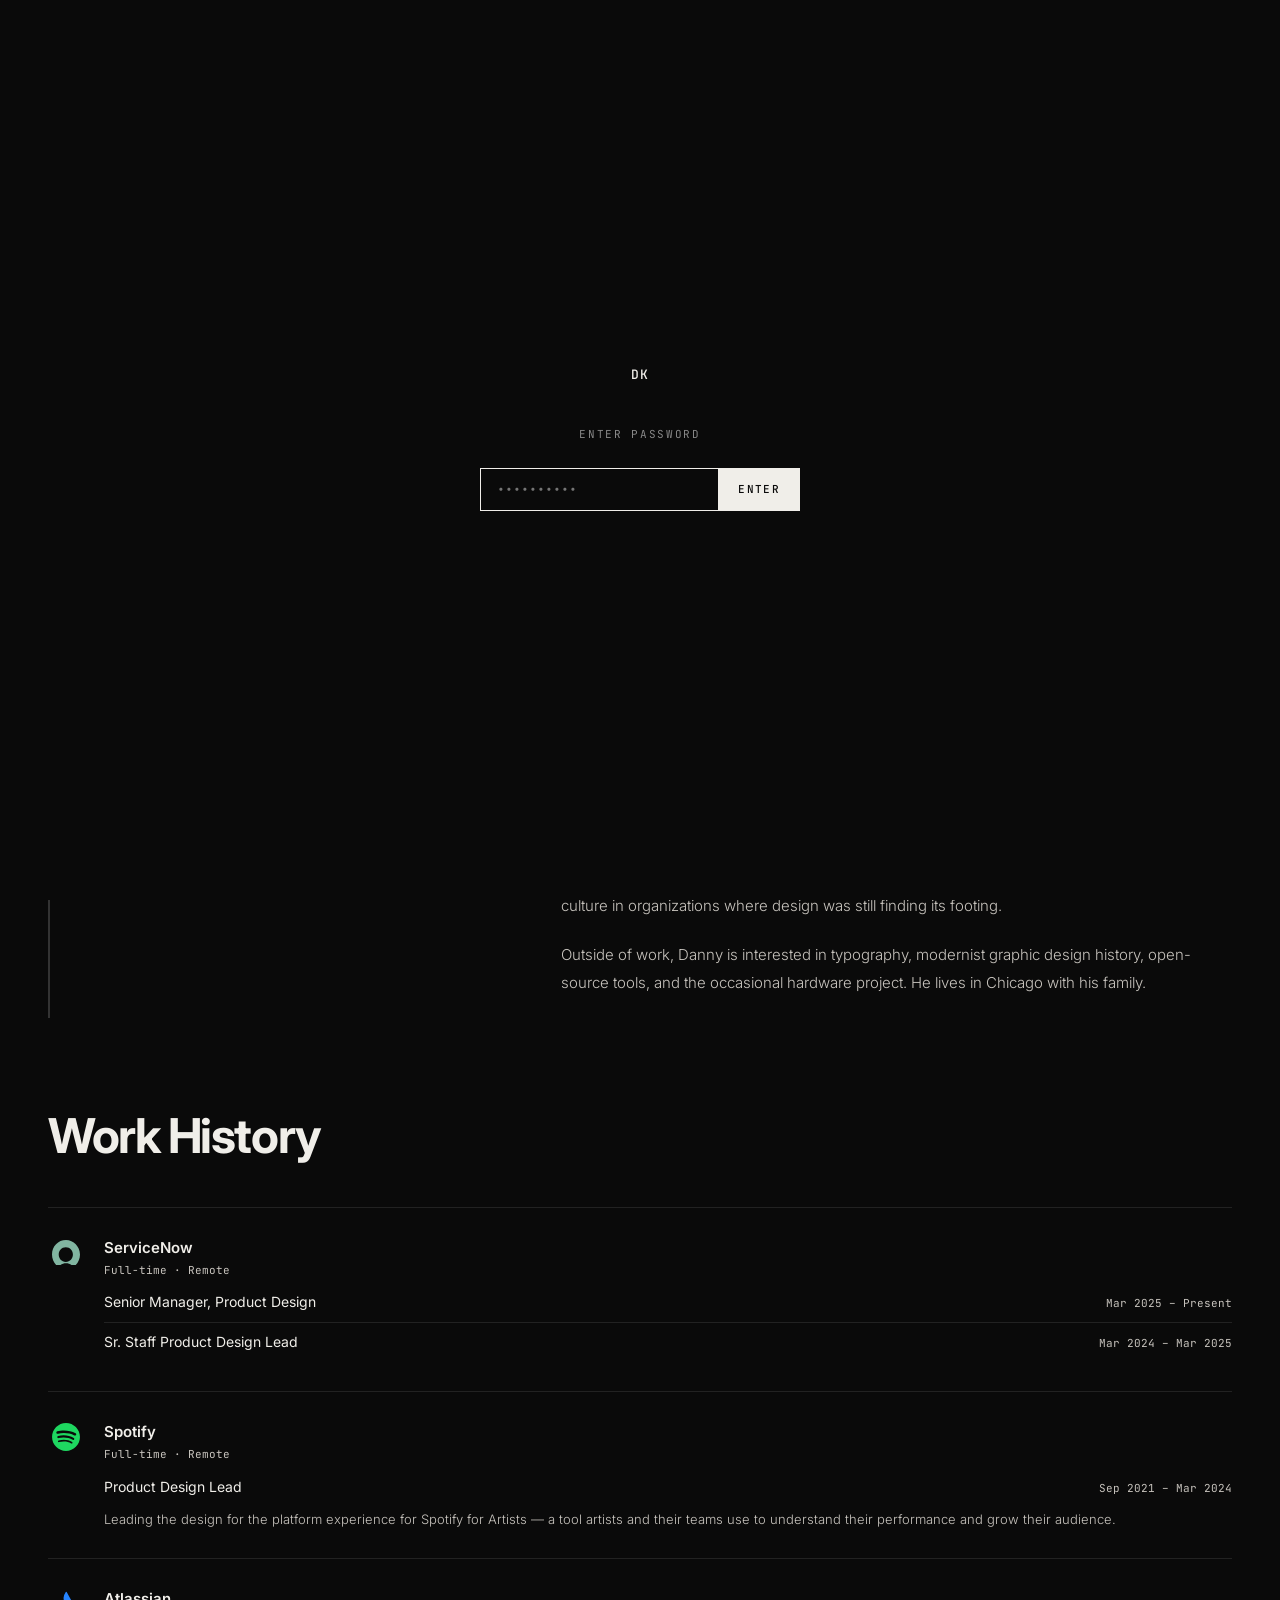
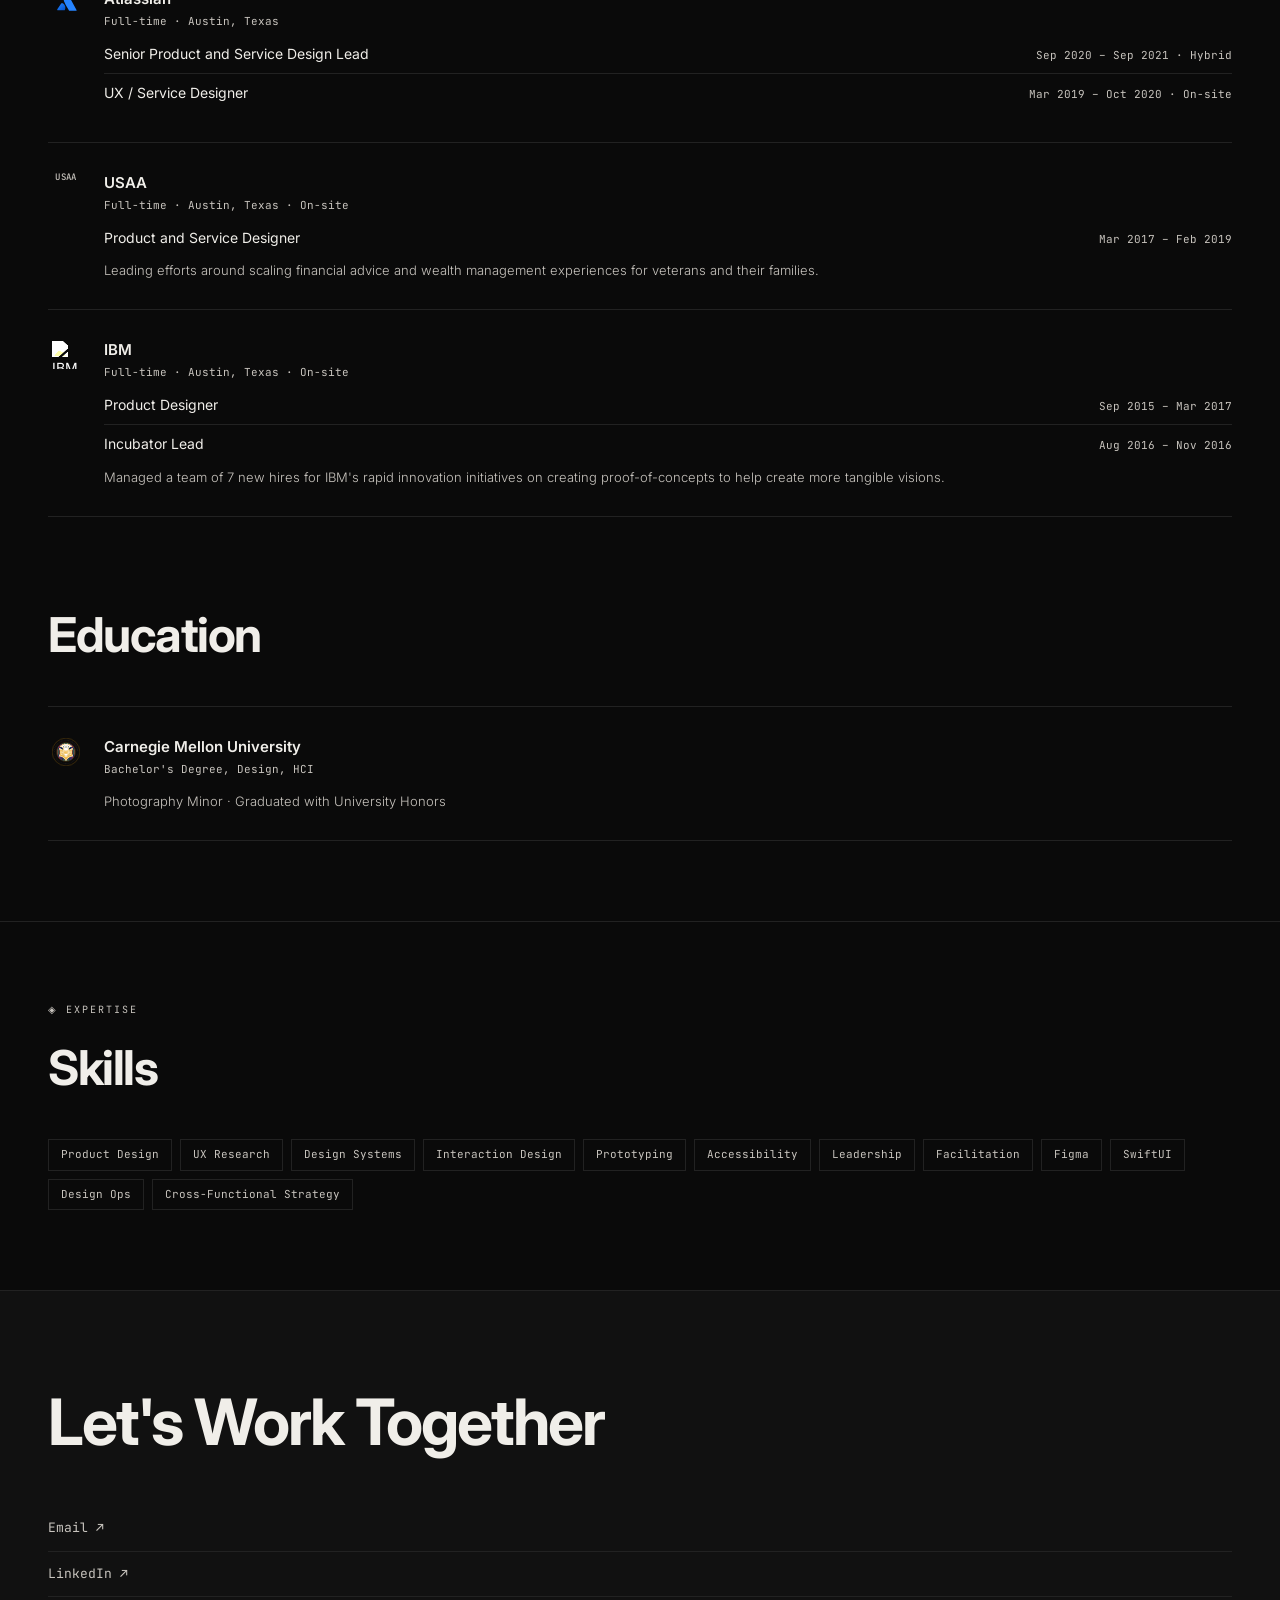
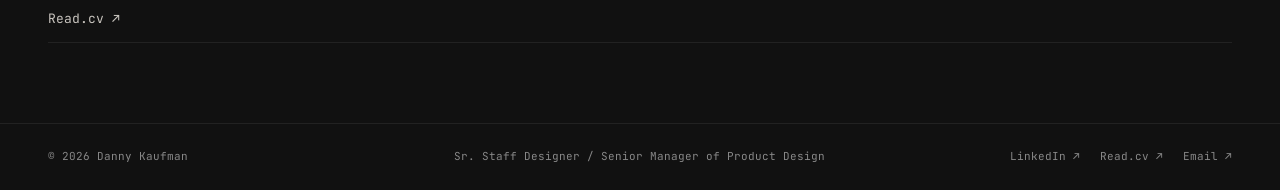
==== about.html @ 9be16980 "Initial commit — Danny Kaufman portfolio" ====
<!DOCTYPE html>
<html lang="en">
<head>
  <meta charset="UTF-8" />
  <meta name="viewport" content="width=device-width, initial-scale=1.0" />
  <title>About — Danny Kaufman</title>
  <meta name="description" content="About Danny Kaufman, Sr. Staff Designer and Senior Manager of Product Design based in Chicago, IL." />
  <link rel="preconnect" href="https://fonts.googleapis.com" />
  <link rel="preconnect" href="https://fonts.gstatic.com" crossorigin />
  <link href="https://fonts.googleapis.com/css2?family=JetBrains+Mono:wght@400;500&family=Inter:wght@300;400;500;600;700&display=swap" rel="stylesheet" />
  <link rel="stylesheet" href="css/style.css" />
  <script src="js/gate.js"></script>
</head>
<body>

  <!-- GRID OVERLAY -->
  <div class="grid-overlay" aria-hidden="true">
    <div></div><div></div><div></div><div></div>
    <div></div><div></div><div></div><div></div>
    <div></div><div></div><div></div><div></div>
  </div>

  <!-- NAVIGATION -->
  <header class="nav" role="banner">
    <a href="index.html" class="nav-logo">DK</a>
    <div class="nav-title" data-text="DANNY KAUFMAN — ABOUT">DANNY KAUFMAN — ABOUT</div>
    <nav class="nav-links" role="navigation" aria-label="Main navigation">
      <a href="work/01.html">WORK</a>
      <a href="about.html" class="active">ABOUT</a>
    </nav>
    <button class="nav-hamburger" aria-label="Toggle mobile menu" aria-expanded="false">
      <span></span>
      <span></span>
      <span></span>
    </button>
  </header>

  <main>

    <!-- ======================================================
         HERO
         ====================================================== -->
    <section class="about-hero" aria-label="About header">
      <div class="about-hero-text">
        <p class="about-hero-tag">◈ ABOUT</p>
        <h1 class="about-hero-name">DANNY<br />KAUFMAN</h1>
        <p class="about-hero-role">Sr. Staff Designer / Senior Manager of Product Design — Chicago, IL</p>
      </div>
      <img src="images/photos/danny.png" alt="Danny Kaufman" class="about-hero-photo" />
    </section>

    <!-- ======================================================
         BIO
         ====================================================== -->
    <section class="bio-section reveal" aria-label="Biography">

      <blockquote class="bio-section-quote">
        "Design is about creating systems that empower people — not just making things look good."
      </blockquote>

      <div class="bio-section-text">
        <p>
          Danny Kaufman is a senior design leader with over a decade of experience building product design teams and shipping experiences used by millions of people. He currently operates as Sr. Staff Designer and Senior Manager of Product Design, leading both IC craft and a growing team of designers across multiple product surfaces.
        </p>
        <p>
          His approach to design is rooted in systems thinking — understanding that the best products emerge from clear principles, rigorous process, and genuine curiosity about people's needs. He's equally comfortable in the weeds of interaction details as he is presenting a product vision to executive stakeholders.
        </p>
        <p>
          Before his current role, Danny held senior and staff design positions at companies across fintech, productivity, and enterprise software — contributing to products at various stages from zero-to-one to mature platform scale. He has mentored dozens of designers and helped build design culture in organizations where design was still finding its footing.
        </p>
        <p>
          Outside of work, Danny is interested in typography, modernist graphic design history, open-source tools, and the occasional hardware project. He lives in Chicago with his family.
        </p>
      </div>

    </section>

    <!-- ======================================================
         EXPERIENCE
         ====================================================== -->
    <section class="experience-section reveal" aria-labelledby="experience-label">

      <h2 class="section-heading" id="experience-label">Work History</h2>

      <ul class="experience-list">

        <li class="experience-item">
          <div class="exp-logo-col">
            <img src="images/logos/servicenow.svg" alt="ServiceNow" class="exp-logo" />
          </div>
          <div class="exp-body">
            <p class="exp-company-name">ServiceNow</p>
            <p class="exp-company-meta">Full-time · Remote</p>
            <ul class="exp-roles">
              <li class="exp-role-item">
                <span class="exp-role-title">Senior Manager, Product Design</span>
                <span class="exp-role-dates">Mar 2025 – Present</span>
              </li>
              <li class="exp-role-item">
                <span class="exp-role-title">Sr. Staff Product Design Lead</span>
                <span class="exp-role-dates">Mar 2024 – Mar 2025</span>
              </li>
            </ul>
          </div>
        </li>

        <li class="experience-item">
          <div class="exp-logo-col">
            <img src="images/logos/spotify.svg" alt="Spotify" class="exp-logo" />
          </div>
          <div class="exp-body">
            <p class="exp-company-name">Spotify</p>
            <p class="exp-company-meta">Full-time · Remote</p>
            <ul class="exp-roles">
              <li class="exp-role-item">
                <span class="exp-role-title">Product Design Lead</span>
                <span class="exp-role-dates">Sep 2021 – Mar 2024</span>
              </li>
            </ul>
            <p class="exp-description">Leading the design for the platform experience for Spotify for Artists — a tool artists and their teams use to understand their performance and grow their audience.</p>
          </div>
        </li>

        <li class="experience-item">
          <div class="exp-logo-col">
            <img src="images/logos/atlassian.svg" alt="Atlassian" class="exp-logo" />
          </div>
          <div class="exp-body">
            <p class="exp-company-name">Atlassian</p>
            <p class="exp-company-meta">Full-time · Austin, Texas</p>
            <ul class="exp-roles">
              <li class="exp-role-item">
                <span class="exp-role-title">Senior Product and Service Design Lead</span>
                <span class="exp-role-dates">Sep 2020 – Sep 2021 · Hybrid</span>
              </li>
              <li class="exp-role-item">
                <span class="exp-role-title">UX / Service Designer</span>
                <span class="exp-role-dates">Mar 2019 – Oct 2020 · On-site</span>
              </li>
            </ul>
          </div>
        </li>

        <li class="experience-item">
          <div class="exp-logo-col exp-logo-col--text">
            <span class="exp-logo-initials">USAA</span>
          </div>
          <div class="exp-body">
            <p class="exp-company-name">USAA</p>
            <p class="exp-company-meta">Full-time · Austin, Texas · On-site</p>
            <ul class="exp-roles">
              <li class="exp-role-item">
                <span class="exp-role-title">Product and Service Designer</span>
                <span class="exp-role-dates">Mar 2017 – Feb 2019</span>
              </li>
            </ul>
            <p class="exp-description">Leading efforts around scaling financial advice and wealth management experiences for veterans and their families.</p>
          </div>
        </li>

        <li class="experience-item">
          <div class="exp-logo-col">
            <img src="images/logos/ibm.svg" alt="IBM" class="exp-logo exp-logo--invert" />
          </div>
          <div class="exp-body">
            <p class="exp-company-name">IBM</p>
            <p class="exp-company-meta">Full-time · Austin, Texas · On-site</p>
            <ul class="exp-roles">
              <li class="exp-role-item">
                <span class="exp-role-title">Product Designer</span>
                <span class="exp-role-dates">Sep 2015 – Mar 2017</span>
              </li>
              <li class="exp-role-item">
                <span class="exp-role-title">Incubator Lead</span>
                <span class="exp-role-dates">Aug 2016 – Nov 2016</span>
              </li>
            </ul>
            <p class="exp-description">Managed a team of 7 new hires for IBM's rapid innovation initiatives on creating proof-of-concepts to help create more tangible visions.</p>
          </div>
        </li>

      </ul>

    </section>

    <!-- ======================================================
         EDUCATION
         ====================================================== -->
    <section class="education-section reveal" aria-labelledby="education-label">

      <h2 class="section-heading" id="education-label">Education</h2>

      <ul class="education-list">

        <li class="education-item">
          <div class="exp-logo-col">
            <img src="images/logos/cmu.svg" alt="Carnegie Mellon University" class="exp-logo" />
          </div>
          <div class="exp-body">
            <p class="exp-company-name">Carnegie Mellon University</p>
            <p class="exp-company-meta">Bachelor's Degree, Design, HCI</p>
            <p class="exp-description">Photography Minor · Graduated with University Honors</p>
          </div>
        </li>

      </ul>

    </section>

    <!-- ======================================================
         SKILLS
         ====================================================== -->
    <section class="skills-section reveal" aria-labelledby="expertise-label">

      <p class="section-tag">◈ EXPERTISE</p>
      <h2 class="section-heading" id="expertise-label">Skills</h2>

      <div class="skills-grid">
        <span class="skill-tag">Product Design</span>
        <span class="skill-tag">UX Research</span>
        <span class="skill-tag">Design Systems</span>
        <span class="skill-tag">Interaction Design</span>
        <span class="skill-tag">Prototyping</span>
        <span class="skill-tag">Accessibility</span>
        <span class="skill-tag">Leadership</span>
        <span class="skill-tag">Facilitation</span>
        <span class="skill-tag">Figma</span>
        <span class="skill-tag">SwiftUI</span>
        <span class="skill-tag">Design Ops</span>
        <span class="skill-tag">Cross-Functional Strategy</span>
      </div>

    </section>

    <!-- ======================================================
         CONTACT
         ====================================================== -->
    <section class="contact-section reveal" aria-labelledby="contact-heading">

      <h2 class="contact-heading" id="contact-heading">Let's Work Together</h2>

      <div class="contact-links">
        <a href="mailto:dkaufmandesign@gmail.com" class="contact-link">Email ↗</a>
        <a href="https://www.linkedin.com/in/dkaufmandesign" target="_blank" rel="noopener noreferrer" class="contact-link">LinkedIn ↗</a>
        <a href="https://read.cv/dkaufman" target="_blank" rel="noopener noreferrer" class="contact-link">Read.cv ↗</a>
      </div>

    </section>

  </main>

  <!-- FOOTER -->
  <footer class="footer" role="contentinfo">
    <div class="footer-left">© 2026 Danny Kaufman</div>
    <div class="footer-center">Sr. Staff Designer / Senior Manager of Product Design</div>
    <div class="footer-right">
      <a href="https://www.linkedin.com/in/dkaufmandesign" target="_blank" rel="noopener noreferrer">LinkedIn ↗</a>
      <a href="https://read.cv/dkaufman" target="_blank" rel="noopener noreferrer">Read.cv ↗</a>
      <a href="mailto:dkaufmandesign@gmail.com">Email ↗</a>
    </div>
  </footer>

  <script src="js/main.js"></script>
</body>
</html>
---- css/style.css ----
/* ============================================================
   DANNY KAUFMAN — PORTFOLIO (Ran — Dark + Rain)
   ============================================================ */

/* ============================================================
   DESIGN TOKENS
   ============================================================ */
:root {
  --bg:           #0A0A0A;
  --bg-surface:   #111111;
  --bg-raised:    #1A1A1A;
  --border:       #222222;
  --border-bright:#333333;

  --text:         #F0EEE9;
  --text-muted:   #C8C4BE;
  --text-dim:     #888888;

  --ink:          #F0EEE9;
  --ink-dim:      rgba(240,238,233,0.08);

  --font-mono: 'JetBrains Mono', 'IBM Plex Mono', monospace;
  --font-sans: 'Inter', sans-serif;

  --nav-height: 52px;
  --transition: 0.35s cubic-bezier(0.16, 1, 0.3, 1);
}

/* ============================================================
   RESET & BASE
   ============================================================ */
*, *::before, *::after {
  box-sizing: border-box;
  margin: 0;
  padding: 0;
}

html {
  scroll-behavior: smooth;
  font-size: 14px;
}

body {
  background: var(--bg);
  color: var(--text);
  font-family: var(--font-sans);
  font-weight: 400;
  line-height: 1.6;
  -webkit-font-smoothing: antialiased;
  -moz-osx-font-smoothing: grayscale;
  cursor: none;
  opacity: 0;
  transition: opacity 0.5s ease;
  overflow-x: hidden;
}

body.loaded {
  opacity: 1;
}

a {
  color: inherit;
  text-decoration: none;
}

img {
  max-width: 100%;
  display: block;
}

::selection {
  background: var(--text);
  color: var(--bg);
}

/* ============================================================
   CUSTOM CURSOR
   ============================================================ */
.cursor {
  position: fixed;
  width: 8px;
  height: 8px;
  background: rgb(220,50,50);
  border-radius: 0;
  pointer-events: none;
  z-index: 9999;
  transform: translate(-50%, -50%);
  transition: width 0.2s, height 0.2s, background 0.2s, border 0.2s;
  top: -100px;
  left: -100px;
}

.cursor.cursor-hover {
  width: 28px;
  height: 28px;
  background: transparent;
  border: 1px solid rgb(220,50,50);
}

/* ============================================================
   GRID OVERLAY
   ============================================================ */
.grid-overlay {
  position: fixed;
  inset: 0;
  pointer-events: none;
  z-index: 0;
  display: grid;
  grid-template-columns: repeat(12, 1fr);
  padding: 0 48px;
}

.grid-overlay > div {
  border-right: 1px solid rgba(240,238,233,0.04);
  height: 100%;
  transform: scaleY(0);
  transform-origin: top;
  transition: none;
}

.grid-overlay > div:last-child {
  border-right: none;
}

/* ============================================================
   NAVIGATION
   ============================================================ */
.nav {
  position: fixed;
  top: 0;
  left: 0;
  right: 0;
  height: var(--nav-height);
  z-index: 100;
  background: rgba(10,10,10,0.95);
  backdrop-filter: blur(12px);
  -webkit-backdrop-filter: blur(12px);
  border-bottom: 1px solid var(--border);
  display: flex;
  align-items: center;
  justify-content: space-between;
  padding: 0 48px;
  position: fixed;
}

.nav-title {
  position: absolute;
  left: 50%;
  transform: translateX(-50%);
  font-family: var(--font-mono);
  font-size: 11px;
  color: var(--text-muted);
  letter-spacing: 0.12em;
  text-align: center;
  text-transform: uppercase;
  white-space: nowrap;
  pointer-events: none;
  opacity: 0;
  transition: opacity 0.4s ease;
}

.nav.scrolled .nav-title {
  opacity: 1;
}

.nav-logo {
  font-family: var(--font-mono);
  font-size: 13px;
  font-weight: 500;
  color: var(--text);
  letter-spacing: 0.1em;
  text-decoration: none;
}

.nav-links {
  display: flex;
  gap: 24px;
  align-items: center;
}

.nav-links a {
  font-family: var(--font-mono);
  font-size: 11px;
  text-transform: uppercase;
  letter-spacing: 0.12em;
  color: var(--text);
  text-decoration: none;
  transition: color 0.2s ease;
}

.nav-links a:hover,
.nav-links a.active {
  color: var(--text);
}

.nav-hamburger {
  display: none;
  grid-column: 12 / 13;
  background: none;
  border: none;
  cursor: none;
  padding: 4px;
  flex-direction: column;
  gap: 5px;
  justify-self: end;
}

.nav-hamburger span {
  display: block;
  width: 22px;
  height: 1px;
  background: var(--text);
  transition: transform 0.2s ease, opacity 0.2s ease;
}

.nav-mobile-menu {
  display: none;
  position: fixed;
  top: var(--nav-height);
  left: 0;
  width: 100%;
  background: rgba(10,10,10,0.97);
  border-bottom: 1px solid var(--border);
  padding: 16px 48px;
  z-index: 99;
  flex-direction: column;
  gap: 16px;
}

.nav-mobile-menu.open {
  display: flex;
}

.nav-mobile-menu a {
  font-family: var(--font-mono);
  font-size: 13px;
  font-weight: 500;
  letter-spacing: 0.15em;
  text-transform: uppercase;
  color: var(--text-muted);
  text-decoration: none;
  padding: 8px 0;
  border-bottom: 1px solid var(--border);
  transition: color 0.2s ease;
}

.nav-mobile-menu a:hover {
  color: var(--text);
}

/* ============================================================
   PAGE TRANSITIONS
   ============================================================ */
.page-transition-out {
  opacity: 0 !important;
  transition: opacity 0.3s ease !important;
}

/* ============================================================
   SCROLL REVEAL
   ============================================================ */
.reveal {
  opacity: 0;
  transform: translateY(24px);
}

.reveal.in-view {
  opacity: 1;
  transform: translateY(0);
  transition: opacity 0.7s var(--transition), transform 0.7s var(--transition);
}

/* ============================================================
   HERO SECTION
   ============================================================ */
.hero {
  min-height: calc(100vh - 350px);
  padding-top: var(--nav-height);
  display: grid;
  grid-template-columns: repeat(12, 1fr);
  padding-left: 48px;
  padding-right: 48px;
  position: relative;
}

.hero--home {
  padding-top: 0;
  overflow: hidden;
}

.hero-left {
  grid-column: 1 / 7;
  display: flex;
  flex-direction: column;
  justify-content: flex-start;
  padding: calc(var(--nav-height) + 64px) 48px 80px 0;
  position: relative;
  z-index: 1;
}

.hero-eyebrow {
  font-family: var(--font-mono);
  font-size: 11px;
  color: var(--text);
  letter-spacing: 0.14em;
  margin-bottom: 28px;
}

.hero-name {
  font-family: var(--font-sans);
  font-weight: 800;
  font-size: clamp(52px, 7vw, 96px);
  letter-spacing: -0.02em;
  line-height: 0.95;
  color: var(--text);
  margin-bottom: 24px;
}

.hero-role {
  font-size: 15px;
  font-weight: 400;
  color: var(--text);
  line-height: 1.5;
  margin-bottom: 12px;
}

.hero-location {
  font-family: var(--font-mono);
  font-size: 11px;
  color: var(--text);
  letter-spacing: 0.1em;
}

/* ============================================================
   MARQUEE TICKER
   ============================================================ */
.marquee {
  width: 100%;
  height: 36px;
  border-top: 1px solid var(--border);
  border-bottom: 1px solid var(--border);
  overflow: hidden;
  display: flex;
  align-items: center;
  background: var(--bg-surface);
  position: relative;
  z-index: 1;
}

.marquee-inner {
  display: flex;
  white-space: nowrap;
  animation: marquee 60s linear infinite;
}

.marquee-inner span {
  font-family: var(--font-mono);
  font-size: 10px;
  letter-spacing: 0.15em;
  color: rgba(240,238,233,0.7);
  text-transform: uppercase;
}

@keyframes marquee {
  from { transform: translateX(0); }
  to   { transform: translateX(-50%); }
}

/* ============================================================
   WORK SECTION
   ============================================================ */
.work-section {
  padding: 80px 48px;
  position: relative;
  z-index: 1;
}

.work-header {
  display: flex;
  justify-content: space-between;
  align-items: baseline;
  padding-bottom: 16px;
  border-bottom: 1px solid var(--border);
  margin-bottom: 0;
}

.work-header-label {
  font-family: var(--font-mono);
  font-size: 14px;
  color: var(--text);
  text-transform: uppercase;
  letter-spacing: 0.15em;
  font-weight: 400;
}

.work-header-count {
  font-family: var(--font-mono);
  font-size: 11px;
  color: var(--text-dim);
}

.project-list {
  list-style: none;
}

/* ============================================================
   PROJECT CARD
   ============================================================ */
.project-card {
  display: grid;
  grid-template-columns: 48px 1fr 200px 80px 48px;
  align-items: center;
  padding: 20px 0;
  border-bottom: 1px solid var(--border);
  text-decoration: none;
  color: inherit;
  position: relative;
  overflow: hidden;
  transition: background 0.3s ease, border-color 0.3s ease, padding 0.3s ease, box-shadow 0.3s ease;
}

.project-card:hover {
  background: var(--bg-raised);
  border-color: var(--border-bright);
  padding-left: 16px;
  padding-right: 16px;
  box-shadow: inset 3px 0 0 var(--text);
}

.project-num {
  font-family: var(--font-mono);
  font-size: 11px;
  color: var(--text);
}

.project-title {
  font-family: var(--font-sans);
  font-size: 22px;
  font-weight: 600;
  color: var(--text);
  letter-spacing: -0.02em;
}

.project-cat {
  font-family: var(--font-sans);
  font-size: 13px;
  font-weight: 500;
  color: var(--text);
  letter-spacing: 0.02em;
  display: inline-flex;
  align-items: center;
  gap: 8px;
}

.project-logo {
  width: 21px;
  height: 21px;
  object-fit: contain;
  flex-shrink: 0;
  border-radius: 3px;
}

.project-year {
  font-family: var(--font-mono);
  font-size: 11px;
  color: var(--text);
}

.project-arrow {
  display: none;
}

/* ============================================================
   ABOUT SNIPPET
   ============================================================ */
.about-snippet {
  background: var(--bg-surface);
  border-top: 1px solid var(--border);
  border-bottom: 1px solid var(--border);
  padding: 64px 48px;
  display: flex;
  align-items: center;
  gap: 56px;
  position: relative;
  z-index: 1;
}

.about-snippet-left {
  flex-shrink: 0;
}

.about-snippet-tag {
  font-family: var(--font-mono);
  font-size: 10px;
  color: var(--text-muted);
  text-transform: uppercase;
  letter-spacing: 0.2em;
  margin-bottom: 16px;
}

.about-snippet-heading {
  font-family: var(--font-sans);
  font-weight: 700;
  font-size: clamp(40px, 5vw, 64px);
  letter-spacing: -0.03em;
  color: var(--text);
}

.about-snippet-right {
  flex: 1;
  display: flex;
  flex-direction: column;
  justify-content: center;
}

.about-snippet-bio {
  font-family: var(--font-sans);
  font-size: 16px;
  font-weight: 300;
  color: var(--text-muted);
  line-height: 1.8;
  margin-bottom: 24px;
}

.about-snippet-link {
  font-family: var(--font-mono);
  font-size: 12px;
  color: var(--text-muted);
  letter-spacing: 0.1em;
  text-decoration: none;
  transition: color 0.2s ease;
}

.about-snippet-link:hover {
  color: var(--text);
}

/* ============================================================
   FOOTER
   ============================================================ */
.footer {
  border-top: 1px solid var(--border);
  padding: 24px 48px;
  background: var(--bg-surface);
  display: grid;
  grid-template-columns: repeat(3, 1fr);
  align-items: center;
  position: relative;
  z-index: 1;
}

.footer-left {
  font-family: var(--font-mono);
  font-size: 11px;
  color: var(--text-dim);
}

.footer-center {
  font-family: var(--font-mono);
  font-size: 11px;
  color: var(--text-dim);
  text-align: center;
}

.footer-right {
  display: flex;
  gap: 20px;
  justify-content: flex-end;
}

.footer-right a {
  font-family: var(--font-mono);
  font-size: 11px;
  color: var(--text-dim);
  text-decoration: none;
  transition: color 0.2s ease;
}

.footer-right a:hover {
  color: var(--text);
}

/* ============================================================
   ABOUT PAGE — HERO
   ============================================================ */
.about-hero {
  padding-top: var(--nav-height);
  padding: var(--nav-height) 48px 80px;
  border-bottom: 1px solid var(--border);
  position: relative;
  z-index: 1;
  display: flex;
  align-items: flex-end;
  justify-content: space-between;
  gap: 48px;
}

.about-hero-text {
  flex: 1;
}

.about-hero-tag {
  font-family: var(--font-mono);
  font-size: 11px;
  color: var(--text-muted);
  text-transform: uppercase;
  letter-spacing: 0.2em;
  margin-bottom: 20px;
  margin-top: 40px;
}

.about-hero-name {
  font-family: var(--font-sans);
  font-weight: 700;
  font-size: clamp(56px, 9vw, 120px);
  letter-spacing: -0.04em;
  line-height: 0.9;
  color: var(--text);
}

.about-hero-role {
  font-family: var(--font-mono);
  font-size: 13px;
  color: var(--text-muted);
  margin-top: 20px;
}

.about-hero-photo {
  width: 220px;
  height: 220px;
  border-radius: 50%;
  object-fit: cover;
  flex-shrink: 0;
  margin-bottom: 8px;
  filter: grayscale(100%);
}

.about-snippet-photo {
  width: 200px;
  height: 200px;
  border-radius: 50%;
  object-fit: cover;
  display: block;
  filter: grayscale(100%);
}

/* ============================================================
   ABOUT PAGE — BIO SECTION
   ============================================================ */
.bio-section {
  display: grid;
  grid-template-columns: repeat(12, 1fr);
  padding: 80px 48px;
  gap: 48px;
  position: relative;
  z-index: 1;
}

.bio-section-quote {
  grid-column: 1 / 6;
  font-family: var(--font-sans);
  font-size: 24px;
  font-weight: 300;
  color: var(--text-muted);
  font-style: italic;
  border-left: 2px solid var(--border-bright);
  padding-left: 48px;
  line-height: 1.5;
}

.bio-section-text {
  grid-column: 6 / 13;
}

.bio-section-text p {
  font-family: var(--font-sans);
  font-size: 15px;
  font-weight: 300;
  line-height: 1.9;
  color: var(--text-muted);
  margin-bottom: 20px;
}

/* ============================================================
   ABOUT PAGE — EXPERIENCE SECTION
   ============================================================ */
.experience-section {
  padding: 0 48px 80px;
  position: relative;
  z-index: 1;
}

.section-tag {
  font-family: var(--font-mono);
  font-size: 10px;
  color: var(--text-muted);
  text-transform: uppercase;
  letter-spacing: 0.2em;
  margin-bottom: 12px;
}

.section-heading {
  font-family: var(--font-sans);
  font-size: clamp(32px, 4vw, 48px);
  font-weight: 700;
  letter-spacing: -0.03em;
  color: var(--text);
  margin-bottom: 32px;
}

.experience-list,
.education-list {
  list-style: none;
  border-top: 1px solid var(--border);
}

.experience-item,
.education-item {
  display: flex;
  gap: 20px;
  padding: 28px 0;
  border-bottom: 1px solid var(--border);
  align-items: flex-start;
}

.exp-logo-col {
  width: 36px;
  flex-shrink: 0;
  padding-top: 3px;
  display: flex;
  align-items: flex-start;
  justify-content: center;
}

.exp-logo {
  width: 28px;
  height: 28px;
  object-fit: contain;
}

.exp-logo--invert {
  filter: brightness(3);
}

.exp-logo-col--text {
  padding-top: 2px;
}

.exp-logo-initials {
  font-family: var(--font-mono);
  font-size: 9px;
  font-weight: 500;
  color: var(--text-muted);
  letter-spacing: 0.05em;
  line-height: 1;
}

.exp-body {
  flex: 1;
}

.exp-company-name {
  font-family: var(--font-sans);
  font-size: 15px;
  font-weight: 600;
  color: var(--text);
  margin-bottom: 2px;
}

.exp-company-meta {
  font-family: var(--font-mono);
  font-size: 11px;
  color: var(--text-muted);
  margin-bottom: 12px;
}

.exp-roles {
  list-style: none;
  display: flex;
  flex-direction: column;
  gap: 8px;
  margin-bottom: 10px;
}

.exp-role-item {
  display: flex;
  justify-content: space-between;
  align-items: baseline;
  gap: 16px;
}

.exp-role-item + .exp-role-item {
  border-top: 1px solid var(--border);
  padding-top: 8px;
}

.exp-role-title {
  font-family: var(--font-sans);
  font-size: 14px;
  font-weight: 400;
  color: var(--text);
}

.exp-role-dates {
  font-family: var(--font-mono);
  font-size: 11px;
  color: var(--text-muted);
  white-space: nowrap;
  flex-shrink: 0;
}

.exp-description {
  font-family: var(--font-sans);
  font-size: 13px;
  font-weight: 300;
  color: var(--text-muted);
  line-height: 1.7;
  margin-top: 8px;
}

.education-section {
  padding: 0 48px 80px;
  position: relative;
  z-index: 1;
}

/* ============================================================
   ABOUT PAGE — SKILLS SECTION
   ============================================================ */
.skills-section {
  padding: 80px 48px;
  border-top: 1px solid var(--border);
  position: relative;
  z-index: 1;
}

.skills-grid {
  display: flex;
  flex-wrap: wrap;
  gap: 8px;
  margin-top: 24px;
}

.skill-tag {
  font-family: var(--font-mono);
  font-size: 11px;
  border: 1px solid var(--border);
  padding: 6px 12px;
  color: var(--text-muted);
  transition: border-color 0.2s ease, color 0.2s ease;
  cursor: default;
}

.skill-tag:hover {
  border-color: var(--border-bright);
  color: var(--text);
}

/* ============================================================
   ABOUT PAGE — CONTACT SECTION
   ============================================================ */
.contact-section {
  background: var(--bg-surface);
  border-top: 1px solid var(--border);
  padding: 80px 48px;
  position: relative;
  z-index: 1;
}

.contact-heading {
  font-family: var(--font-sans);
  font-size: clamp(36px, 5vw, 64px);
  font-weight: 700;
  color: var(--text);
  margin-bottom: 32px;
  letter-spacing: -0.03em;
}

.contact-links {
  display: flex;
  flex-direction: column;
}

.contact-link {
  font-family: var(--font-mono);
  font-size: 13px;
  color: var(--text-muted);
  display: block;
  padding: 12px 0;
  border-bottom: 1px solid var(--border);
  text-decoration: none;
  transition: letter-spacing 0.3s ease, color 0.3s ease;
}

.contact-link:hover {
  color: var(--text);
  letter-spacing: 0.05em;
}

/* ============================================================
   CASE STUDY PAGES — HERO
   ============================================================ */
.cs-hero {
  padding-top: var(--nav-height);
  padding: var(--nav-height) 48px 60px;
  border-bottom: 1px solid var(--border);
  position: relative;
  z-index: 1;
}

.cs-eyebrow {
  font-family: var(--font-mono);
  font-size: 11px;
  color: var(--text-muted);
  text-transform: uppercase;
  letter-spacing: 0.2em;
  margin-bottom: 16px;
  margin-top: 40px;
  display: flex;
  align-items: center;
  gap: 16px;
}

.cs-eyebrow-num {
  color: var(--text-dim);
}

.cs-title {
  font-family: var(--font-sans);
  font-weight: 700;
  font-size: clamp(40px, 7vw, 88px);
  letter-spacing: -0.03em;
  line-height: 1.08;
  color: var(--text);
}

.cs-meta {
  display: flex;
  gap: 32px;
  margin-top: 24px;
  padding-top: 24px;
  border-top: 1px solid var(--border);
  flex-wrap: wrap;
}

.cs-meta-item {
  display: flex;
  flex-direction: column;
  gap: 4px;
}

.meta-label {
  font-family: var(--font-mono);
  font-size: 10px;
  color: var(--text-dim);
  text-transform: uppercase;
  letter-spacing: 0.12em;
}

.meta-value {
  font-family: var(--font-mono);
  font-size: 12px;
  color: var(--text-muted);
}

/* ============================================================
   CASE STUDY — BANNER
   ============================================================ */
.cs-banner {
  height: 400px;
  background: var(--bg-surface);
  border-bottom: 1px solid var(--border);
  position: relative;
  overflow: hidden;
  display: flex;
  align-items: center;
  justify-content: center;
}

.cs-banner-num {
  font-family: var(--font-mono);
  font-size: 280px;
  font-weight: 500;
  color: rgba(240,238,233,0.04);
  line-height: 1;
  user-select: none;
}

/* ============================================================
   CASE STUDY — CONTENT
   ============================================================ */
.cs-content {
  max-width: 800px;
  margin: 0 auto;
  padding: 80px 48px;
  position: relative;
  z-index: 1;
}

.cs-section {
  margin-bottom: 64px;
}

.cs-section-heading {
  font-family: var(--font-mono);
  font-size: 11px;
  color: var(--text-muted);
  text-transform: uppercase;
  letter-spacing: 0.15em;
  margin-bottom: 12px;
}

.cs-section-title {
  font-family: var(--font-sans);
  font-size: 26px;
  font-weight: 600;
  letter-spacing: -0.02em;
  color: var(--text);
  margin-bottom: 16px;
}

.cs-section p {
  font-family: var(--font-sans);
  font-size: 16px;
  font-weight: 300;
  color: var(--text-muted);
  line-height: 1.9;
  margin-bottom: 16px;
}

.cs-subtitle {
  font-family: var(--font-sans);
  font-size: 18px;
  font-weight: 300;
  color: var(--text-muted);
  margin-top: 20px;
  margin-bottom: 8px;
  max-width: 600px;
  line-height: 1.5;
}

.cs-quote {
  border-left: 2px solid var(--border-bright);
  padding: 24px 32px;
  margin: 48px 0;
}

.cs-quote p {
  font-family: var(--font-sans);
  font-size: clamp(18px, 2vw, 24px);
  font-weight: 300;
  color: var(--text);
  line-height: 1.55;
  font-style: italic;
  margin-bottom: 12px !important;
}

.cs-quote cite {
  font-family: var(--font-mono);
  font-size: 11px;
  color: var(--text-muted);
  font-style: normal;
  letter-spacing: 0.06em;
}

.cs-quote--inline {
  margin: 32px 0;
}

.cs-quote--inline p {
  font-size: 16px !important;
  color: var(--text-muted) !important;
}

.cs-list {
  list-style: none;
  margin: 20px 0;
  display: flex;
  flex-direction: column;
  gap: 10px;
}

.cs-list li {
  font-family: var(--font-sans);
  font-size: 15px;
  font-weight: 300;
  color: var(--text-muted);
  line-height: 1.7;
  padding-left: 20px;
  position: relative;
}

.cs-list li::before {
  content: '—';
  position: absolute;
  left: 0;
  color: var(--text-dim);
}

.cs-aside {
  font-family: var(--font-mono);
  font-size: 12px;
  color: var(--text-muted);
  border-left: 2px solid var(--border-bright);
  padding-left: 16px;
  margin: 20px 0;
  font-style: italic;
}

.cs-process-note {
  background: var(--bg-surface);
  border: 1px dashed var(--border-bright);
  padding: 24px 48px;
  margin: 32px 0;
}

.cs-process-note p {
  font-family: var(--font-mono);
  font-size: 12px;
  color: var(--text-dim);
  line-height: 1.6;
  margin: 0;
}

.cs-stats {
  display: grid;
  grid-template-columns: repeat(3, 1fr);
  gap: 1px;
  background: var(--border);
  border: 1px solid var(--border);
  margin-top: 48px;
}

.cs-stat {
  background: var(--bg-surface);
  padding: 24px 48px;
}

.stat-value {
  font-family: var(--font-mono);
  font-size: 32px;
  font-weight: 500;
  color: var(--text);
}

.stat-label {
  font-family: var(--font-mono);
  font-size: 11px;
  color: var(--text-dim);
  letter-spacing: 0.1em;
  text-transform: uppercase;
  margin-top: 4px;
}

/* ============================================================
   CASE STUDY — NAVIGATION
   ============================================================ */
.cs-nav {
  display: grid;
  grid-template-columns: 1fr 1fr;
  border-top: 1px solid var(--border);
  margin-top: 80px;
  position: relative;
  z-index: 1;
}

.cs-nav-prev,
.cs-nav-next {
  padding: 32px 48px;
  text-decoration: none;
  color: var(--text-dim);
  display: flex;
  flex-direction: column;
  gap: 8px;
  transition: background 0.2s ease, color 0.2s ease;
}

.cs-nav-prev {
  border-right: 1px solid var(--border);
}

.cs-nav-prev:hover,
.cs-nav-next:hover {
  background: var(--bg-surface);
  color: var(--text);
}

.cs-nav-label {
  font-family: var(--font-mono);
  font-size: 11px;
  letter-spacing: 0.1em;
  text-transform: uppercase;
}

.cs-nav-title {
  font-family: var(--font-sans);
  font-size: 18px;
  font-weight: 600;
  letter-spacing: -0.02em;
  color: var(--text);
}

.cs-nav-next {
  text-align: right;
}

/* ============================================================
   UTILITY
   ============================================================ */
.visually-hidden {
  position: absolute;
  width: 1px;
  height: 1px;
  overflow: hidden;
  clip: rect(0,0,0,0);
  white-space: nowrap;
}

/* ============================================================
   RESPONSIVE — TABLET (≤ 1024px)
   ============================================================ */
@media (max-width: 1024px) {
  .hero-left {
    grid-column: 1 / 13;
    padding-right: 0;
  }

  .bio-section-quote {
    grid-column: 1 / 13;
  }

  .bio-section-text {
    grid-column: 1 / 13;
  }

  .experience-item {
    grid-template-columns: 100px 1fr;
  }

  .exp-role {
    grid-column: 2 / 3;
    text-align: left;
    color: var(--text-dim);
    font-size: 11px;
    margin-top: 4px;
  }

  .cs-stats {
    grid-template-columns: 1fr;
  }
}

/* ============================================================
   RESPONSIVE — MOBILE (≤ 768px)
   ============================================================ */
@media (max-width: 768px) {
  body {
    cursor: auto;
  }

  .cursor {
    display: none;
  }

  .grid-overlay {
    display: none;
  }

  .nav {
    display: flex;
    align-items: center;
    justify-content: space-between;
    padding: 0 16px;
  }

  .nav-title {
    display: none;
  }

  .nav-links {
    display: none;
  }

  .nav-hamburger {
    display: flex;
  }

  .hero {
    display: flex;
    flex-direction: column;
    padding: 0 16px;
  }

  .hero-left {
    padding-right: 0;
    padding-top: calc(var(--nav-height) + 40px);
    padding-bottom: 24px;
    padding-left: 0;
    width: 100%;
    position: relative;
    z-index: 1;
  }

  .work-section {
    padding: 48px 16px;
  }

  .work-header {
    padding-bottom: 12px;
  }

  .project-card {
    grid-template-columns: 32px 1fr 48px;
    grid-template-rows: auto auto;
    padding: 16px 0;
    gap: 4px 8px;
  }

  .project-card:hover {
    padding-left: 12px;
    padding-right: 12px;
  }

  .project-num {
    grid-column: 1 / 2;
    grid-row: 1;
  }

  .project-title {
    grid-column: 2 / 3;
    grid-row: 1;
    font-size: 18px;
  }

  .project-cat {
    grid-column: 2 / 3;
    grid-row: 2;
    font-size: 10px;
  }

  .project-year {
    display: none;
  }

  .project-arrow {
    grid-column: 3 / 4;
    grid-row: 1 / 3;
  }

  .about-snippet {
    flex-direction: column;
    align-items: flex-start;
    gap: 32px;
    padding: 48px 16px;
  }

  .about-hero {
    padding: var(--nav-height) 16px 48px;
    flex-direction: column;
    align-items: flex-start;
  }

  .about-hero-photo {
    width: 120px;
    height: 120px;
    order: -1;
    margin-bottom: 0;
    margin-top: 40px;
  }

  .bio-section {
    display: flex;
    flex-direction: column;
    padding: 48px 16px;
    gap: 32px;
  }

  .bio-section-quote {
    padding-left: 16px;
    font-size: 20px;
  }

  .experience-section {
    padding: 0 16px 48px;
  }

  .experience-item {
    display: flex;
    flex-direction: column;
    gap: 4px;
  }

  .exp-role {
    text-align: left;
  }

  .skills-section {
    padding: 48px 16px;
  }

  .contact-section {
    padding: 48px 16px;
  }

  .footer {
    display: flex;
    flex-direction: column;
    gap: 12px;
    padding: 20px 16px;
  }

  .footer-center {
    text-align: left;
  }

  .footer-right {
    justify-content: flex-start;
  }

  .cs-hero {
    padding: var(--nav-height) 16px 40px;
  }

  .cs-meta {
    flex-wrap: wrap;
    gap: 16px;
  }

  .cs-content {
    padding: 48px 16px;
  }

  .cs-stats {
    grid-template-columns: 1fr;
  }

  .cs-nav {
    grid-template-columns: 1fr;
  }

  .cs-nav-prev {
    border-right: none;
    border-bottom: 1px solid var(--border);
  }

  .cs-nav-next {
    text-align: left;
  }

  .nav-mobile-menu {
    padding: 16px;
  }
}

/* ============================================================
   RESPONSIVE — SMALL MOBILE (≤ 480px)
   ============================================================ */
@media (max-width: 480px) {
  .hero-name {
    font-size: clamp(36px, 14vw, 40px);
  }

  .cs-title {
    font-size: clamp(32px, 10vw, 36px);
  }

  .about-hero-name {
    font-size: clamp(40px, 12vw, 48px);
  }

  .footer {
    gap: 10px;
  }
}
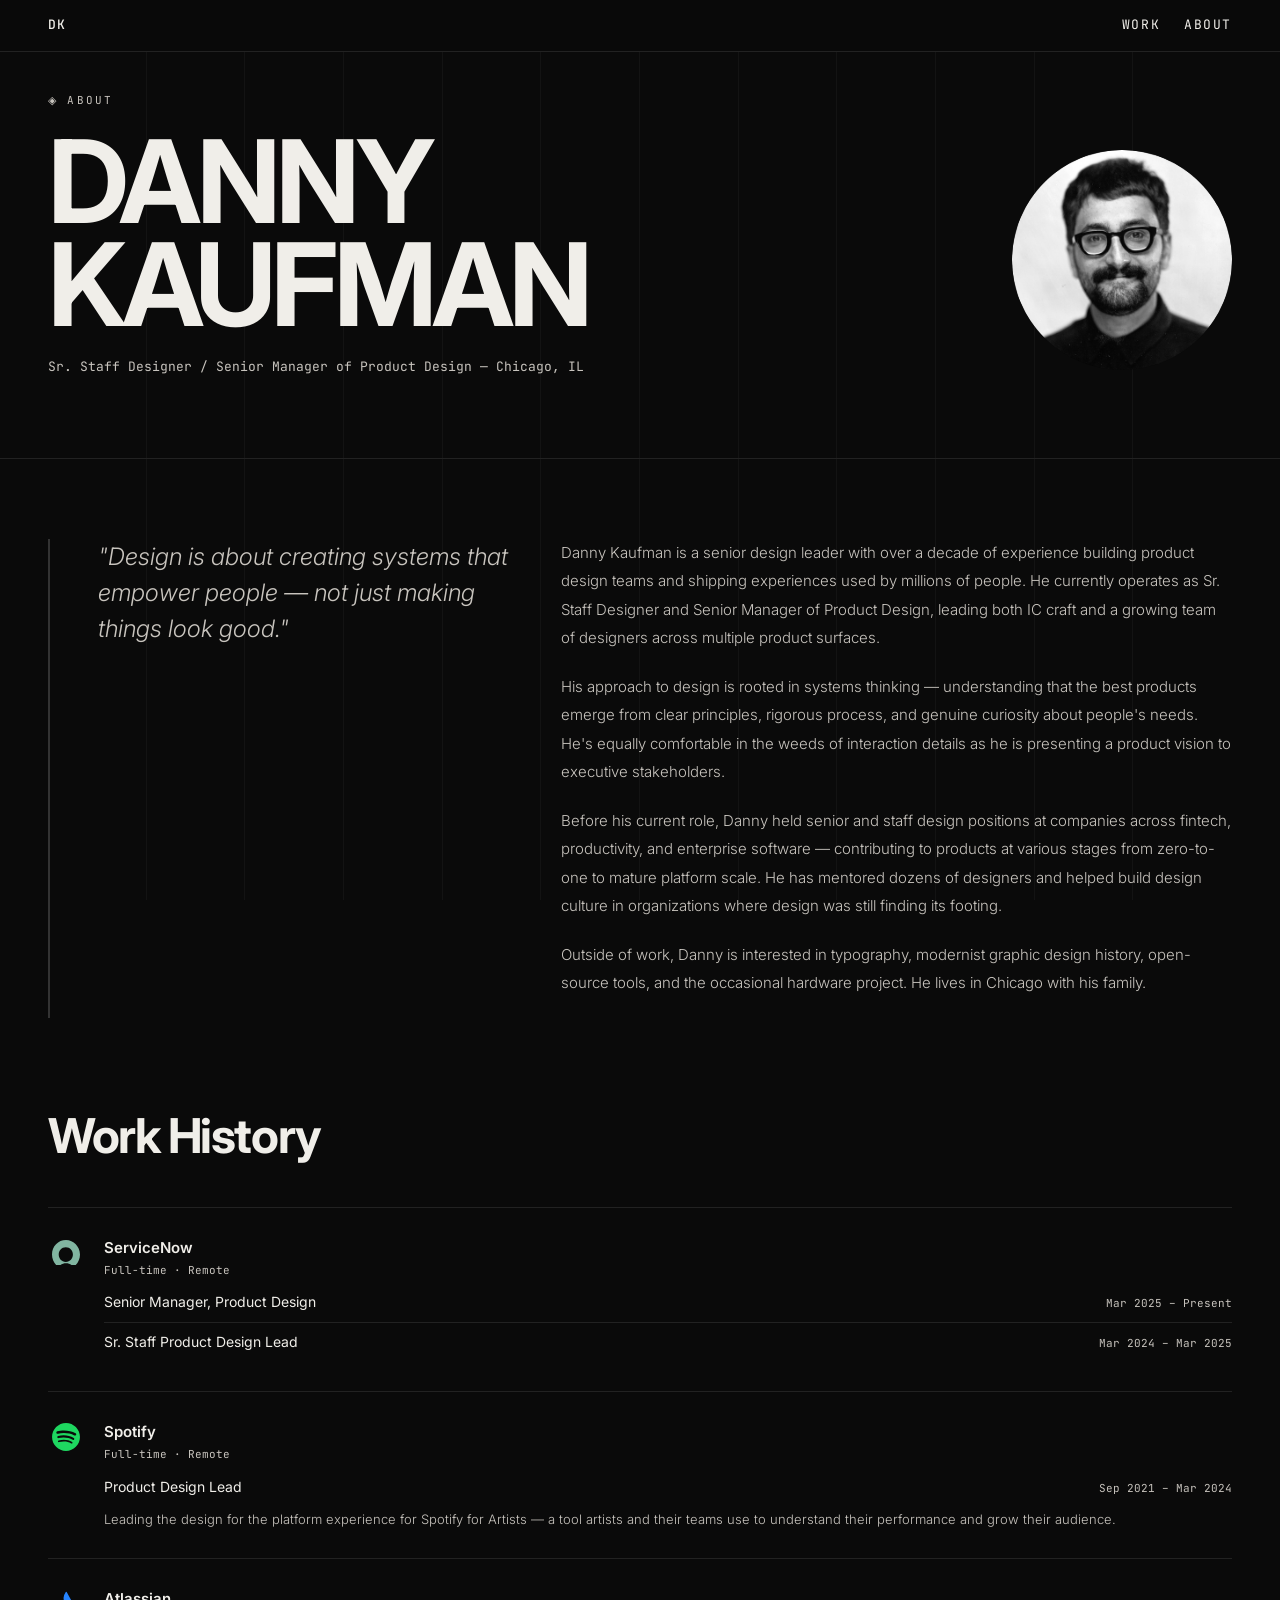
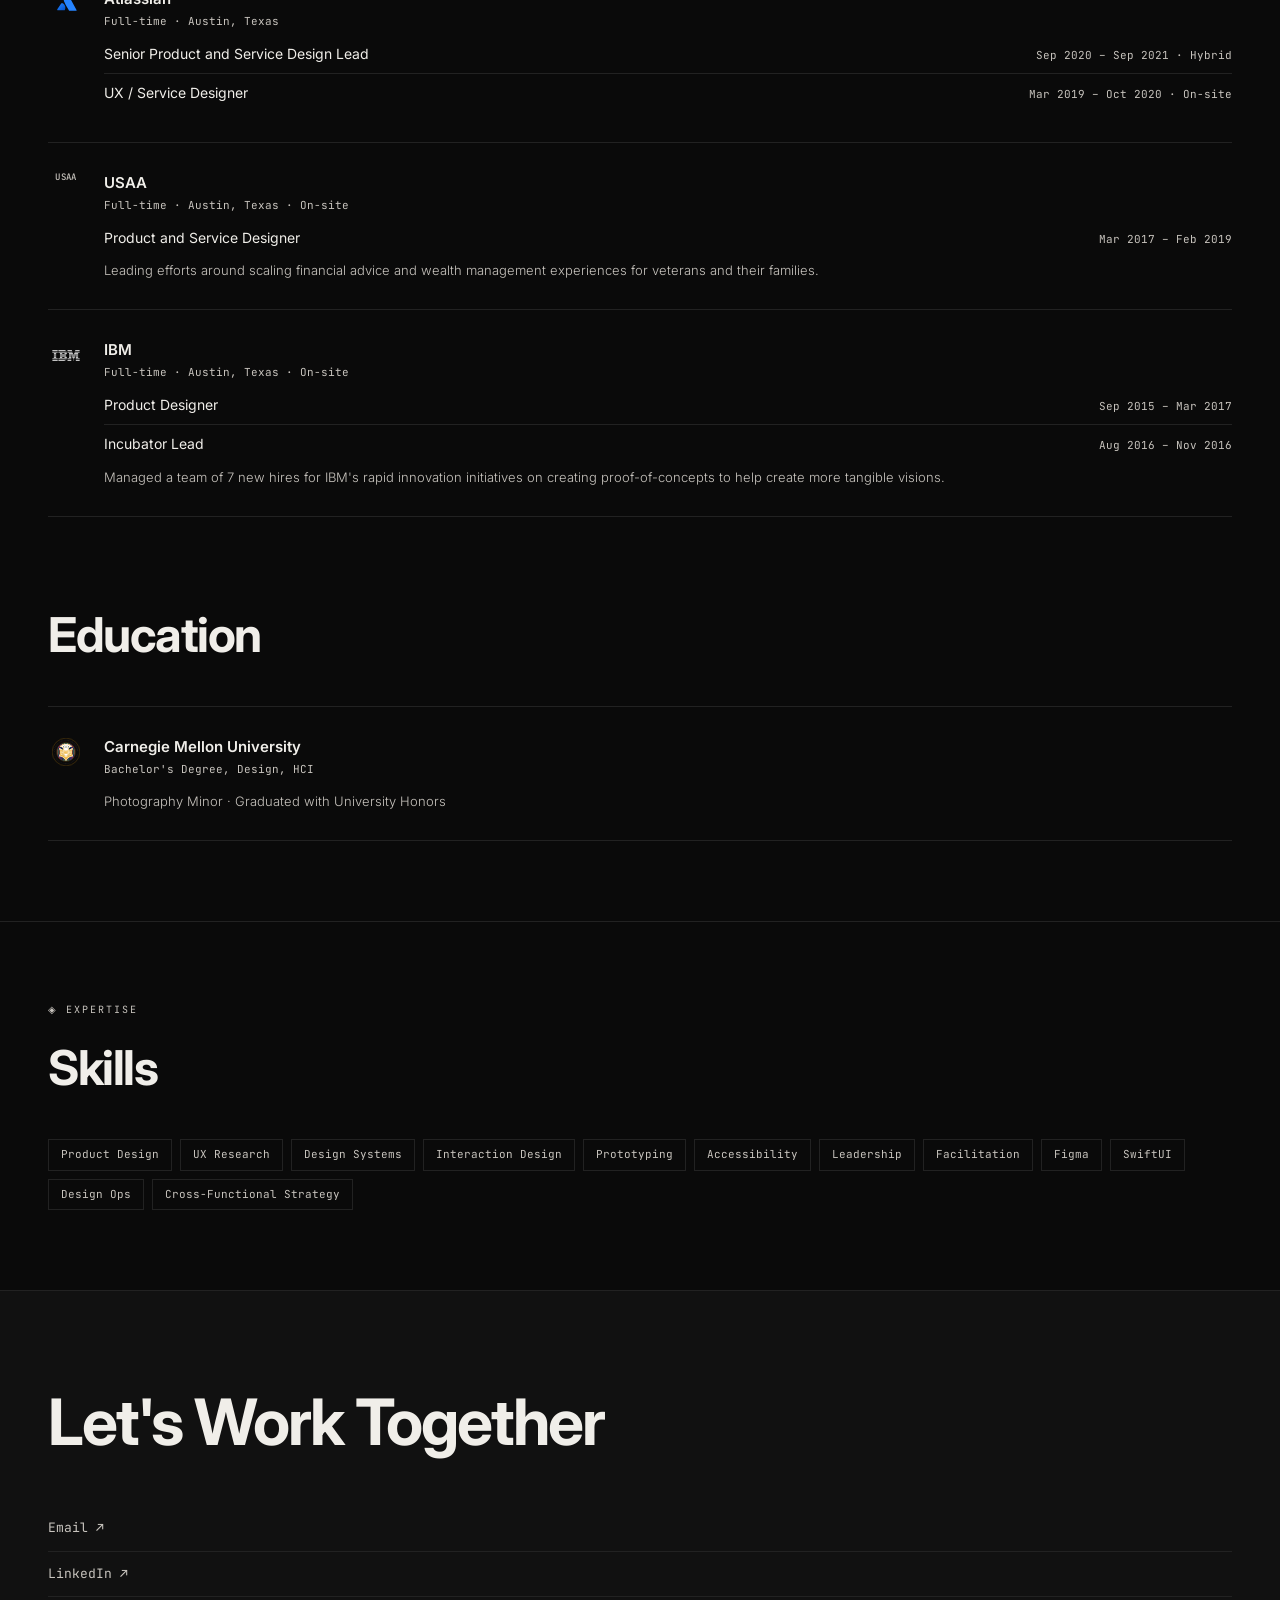
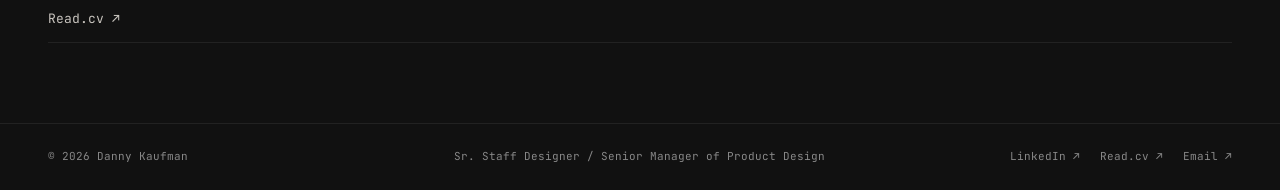
==== commit 31893e98: "describe what you changed" ====
--- a/about.html
+++ b/about.html
@@ -8,8 +8,8 @@
   <link rel="preconnect" href="https://fonts.googleapis.com" />
   <link rel="preconnect" href="https://fonts.gstatic.com" crossorigin />
   <link href="https://fonts.googleapis.com/css2?family=JetBrains+Mono:wght@400;500&family=Inter:wght@300;400;500;600;700&display=swap" rel="stylesheet" />
+  <link rel="icon" type="image/svg+xml" href="images/favicon.svg" />
   <link rel="stylesheet" href="css/style.css" />
-  <script src="js/gate.js"></script>
 </head>
 <body>
 
--- a/css/style.css
+++ b/css/style.css
@@ -71,6 +71,21 @@
 ::selection {
   background: var(--text);
   color: var(--bg);
+}
+
+/* ── Glitch effect ─────────────────────────────────────────── */
+@keyframes glitch {
+  0%   { transform: none; text-shadow: none; opacity: 1; }
+  15%  { transform: translate(3px, 0); text-shadow: -3px 0 rgba(255,30,80,0.8), 3px 0 rgba(0,220,255,0.8); }
+  30%  { transform: translate(-3px, 0) skewX(-1.5deg); text-shadow: 3px 0 rgba(255,30,80,0.7); opacity: 0.92; }
+  45%  { transform: translate(2px, -1px) skewX(1deg); text-shadow: -2px 0 rgba(0,220,255,0.8); }
+  60%  { transform: translate(-2px, 0); text-shadow: 2px 0 rgba(255,30,80,0.5), -2px 0 rgba(0,220,255,0.5); }
+  75%  { transform: translate(1px, 0); text-shadow: none; opacity: 0.95; }
+  100% { transform: none; text-shadow: none; opacity: 1; }
+}
+
+.glitching {
+  animation: glitch 0.35s steps(1) forwards;
 }
 
 /* ============================================================
@@ -180,7 +195,7 @@
 
 .nav-links a {
   font-family: var(--font-mono);
-  font-size: 11px;
+  font-size: 13px;
   text-transform: uppercase;
   letter-spacing: 0.12em;
   color: var(--text);
@@ -313,7 +328,7 @@
   letter-spacing: -0.02em;
   line-height: 0.95;
   color: var(--text);
-  margin-bottom: 24px;
+  margin-bottom: 64px;
 }
 
 .hero-role {
@@ -370,7 +385,7 @@
    WORK SECTION
    ============================================================ */
 .work-section {
-  padding: 80px 48px;
+  padding: 0px 48px 80px;
   position: relative;
   z-index: 1;
 }
@@ -408,7 +423,7 @@
    ============================================================ */
 .project-card {
   display: grid;
-  grid-template-columns: 48px 1fr 200px 80px 48px;
+  grid-template-columns: 48px 1fr 140px 180px 80px 0;
   align-items: center;
   padding: 20px 0;
   border-bottom: 1px solid var(--border);
@@ -460,7 +475,19 @@
   border-radius: 3px;
 }
 
+.project-logo--round {
+  border-radius: 50%;
+  object-fit: cover;
+}
+
 .project-year {
+  font-family: var(--font-mono);
+  font-size: 11px;
+  color: var(--text);
+  text-align: right;
+}
+
+.project-role {
   font-family: var(--font-mono);
   font-size: 11px;
   color: var(--text);
@@ -475,7 +502,6 @@
    ============================================================ */
 .about-snippet {
   background: var(--bg-surface);
-  border-top: 1px solid var(--border);
   border-bottom: 1px solid var(--border);
   padding: 64px 48px;
   display: flex;
@@ -529,6 +555,7 @@
   letter-spacing: 0.1em;
   text-decoration: none;
   transition: color 0.2s ease;
+  cursor: pointer;
 }
 
 .about-snippet-link:hover {
@@ -1107,11 +1134,258 @@
   font-style: italic;
 }
 
+.cs-image {
+  width: 100%;
+  display: block;
+  margin: 48px 0 64px;
+  border: 1px solid var(--border);
+}
+
+.cs-hero-image {
+  margin: 48px -24px 64px;
+}
+
+.cs-hero-image img {
+  width: 100%;
+  display: block;
+  border-radius: 2px;
+}
+
+.cs-hero-image .cs-image-caption {
+  margin: 8px 24px 0;
+  text-transform: none;
+  letter-spacing: 0;
+  font-size: 12px;
+}
+
+.cs-hero-image--crop-bottom {
+  overflow: hidden;
+}
+
+.cs-hero-image--crop-bottom img {
+  margin-bottom: -32px;
+}
+
+.footer-walker-canvas {
+  display: block;
+  width: 100%;
+}
+
+.cs-user-types {
+  display: grid;
+  grid-template-columns: repeat(3, 1fr);
+  gap: 1px;
+  background: var(--border);
+  border: 1px solid var(--border);
+  margin: 48px 0 64px;
+}
+
+.cs-user-type {
+  background: var(--bg);
+  padding: 32px 28px;
+}
+
+.cs-user-type-emoji {
+  font-size: 56px;
+  margin: 0 0 16px;
+  line-height: 1;
+}
+
+.cs-user-type-num {
+  font-family: var(--font-mono);
+  font-size: 10px;
+  color: var(--text-dim);
+  letter-spacing: 0.14em;
+  text-transform: uppercase;
+  margin-bottom: 20px;
+}
+
+.cs-user-type-title {
+  font-size: 17px;
+  font-weight: 600;
+  color: var(--text);
+  margin: 0 0 12px;
+  letter-spacing: -0.01em;
+}
+
+.cs-user-type-desc {
+  font-size: 13px;
+  color: var(--text-muted);
+  line-height: 1.65;
+  margin: 0;
+}
+
+@media (max-width: 700px) {
+  .cs-user-types {
+    grid-template-columns: 1fr;
+  }
+}
+
+.cs-image-quad {
+  display: flex;
+  gap: 12px;
+  margin: 48px 0 64px;
+}
+
+.cs-image-quad img {
+  width: calc(25% - 9px);
+  display: block;
+  border-radius: 2px;
+}
+
+@media (max-width: 700px) {
+  .cs-image-quad {
+    flex-wrap: wrap;
+  }
+  .cs-image-quad img {
+    width: calc(50% - 6px);
+  }
+}
+
+.cs-image-pair {
+  display: flex;
+  gap: 16px;
+  margin: 48px 0 64px;
+}
+
+.cs-image-pair img {
+  width: calc(50% - 8px);
+  display: block;
+  border-radius: 2px;
+}
+
+.cs-image-captioned-pair {
+  display: flex;
+  gap: 16px;
+  margin: 32px 0 64px;
+}
+
+.cs-image-captioned-pair-item {
+  flex: 1;
+  min-width: 0;
+}
+
+.cs-image-captioned-pair-item img {
+  width: 100%;
+  display: block;
+  border-radius: 2px;
+}
+
+.cs-image-caption {
+  font-family: var(--font-mono);
+  font-size: 11px;
+  color: var(--text-dim);
+  letter-spacing: 0.08em;
+  text-transform: uppercase;
+  margin-top: 10px;
+}
+
+@media (max-width: 700px) {
+  .cs-image-captioned-pair {
+    flex-direction: column;
+  }
+}
+
+@media (max-width: 600px) {
+  .cs-image-pair {
+    flex-direction: column;
+  }
+  .cs-image-pair img {
+    width: 100%;
+  }
+}
+
+.cs-hero-image--wide {
+  margin: 48px -180px 64px;
+}
+
+@media (max-width: 900px) {
+  .cs-hero-image--wide {
+    margin: 48px -24px 64px;
+  }
+}
+
+.cs-split {
+  display: flex;
+  gap: 48px;
+  align-items: flex-start;
+  margin-top: 32px;
+}
+
+.cs-split-text {
+  flex: 1;
+  min-width: 0;
+}
+
+.cs-split-text p {
+  margin-top: 0;
+}
+
+.cs-split-image {
+  flex: 0 0 38%;
+}
+
+.cs-split--wide-image .cs-split-image {
+  flex: 0 0 50%;
+}
+
+.cs-split--xl-image .cs-split-image {
+  flex: 0 0 60%;
+}
+
+.cs-split--xl-image {
+  gap: 58px;
+  margin-left: -40px;
+  margin-right: -40px;
+}
+
+.cs-split-image img {
+  width: 100%;
+  display: block;
+  border-radius: 2px;
+}
+
+.cs-split--image-left {
+  flex-direction: row-reverse;
+}
+
+@media (max-width: 700px) {
+  .cs-split {
+    flex-direction: column;
+  }
+  .cs-split-image {
+    flex: none;
+    width: 100%;
+  }
+}
+
 .cs-process-note {
   background: var(--bg-surface);
   border: 1px dashed var(--border-bright);
   padding: 24px 48px;
   margin: 32px 0;
+}
+
+.cs-process-note--warning {
+  background: rgba(255, 210, 0, 0.06);
+  border: 1px solid rgba(255, 210, 0, 0.4);
+}
+
+.cs-process-note--warning .cs-warning-inner {
+  display: flex;
+  align-items: center;
+  gap: 16px;
+}
+
+.cs-process-note--warning .cs-warning-icon {
+  font-size: 18px;
+  flex-shrink: 0;
+  line-height: 1;
+}
+
+.cs-process-note.cs-process-note--warning p {
+  color: #ffffff;
+  margin: 0;
 }
 
 .cs-process-note p {
@@ -1150,6 +1424,53 @@
   letter-spacing: 0.1em;
   text-transform: uppercase;
   margin-top: 4px;
+}
+
+.cs-findings-grid {
+  display: grid;
+  grid-template-columns: 1fr 1fr;
+  gap: 40px 48px;
+  margin-top: 32px;
+}
+
+.cs-findings-grid--single {
+  grid-template-columns: 1fr;
+}
+
+.cs-finding {
+  padding: 0;
+}
+
+.cs-finding-num {
+  font-family: var(--font-mono);
+  font-size: 11px;
+  font-weight: 400;
+  letter-spacing: 0.04em;
+  text-transform: none;
+  color: var(--text-dim);
+  margin: 0;
+}
+
+.cs-finding-num strong {
+  font-weight: 700;
+  color: var(--text);
+}
+
+.cs-finding p {
+  font-size: 15px;
+  line-height: 1.6;
+  margin: 0;
+  color: var(--text);
+}
+
+.cs-finding .cs-finding-num + p {
+  margin-top: 8px;
+}
+
+@media (max-width: 700px) {
+  .cs-findings-grid {
+    grid-template-columns: 1fr;
+  }
 }
 
 /* ============================================================
@@ -1342,6 +1663,10 @@
     display: none;
   }
 
+  .project-role {
+    display: none;
+  }
+
   .project-arrow {
     grid-column: 3 / 4;
     grid-row: 1 / 3;
@@ -1453,6 +1778,208 @@
 }
 
 /* ============================================================
+   PIE STAT
+   ============================================================ */
+.cs-pie-stats {
+  display: flex;
+  gap: 48px;
+  margin-top: 40px;
+}
+
+.cs-pie-stat {
+  flex: 1;
+}
+
+.cs-pie-chart {
+  width: 64px;
+  height: 64px;
+  border-radius: 50%;
+  margin-bottom: 16px;
+}
+
+.cs-pie-stat .cs-pie-label {
+  font-family: var(--font-sans);
+  font-size: 13px;
+  font-weight: 700;
+  color: #6BAED6;
+  margin-bottom: 4px;
+}
+
+.cs-pie-stat .cs-pie-value {
+  font-family: var(--font-sans);
+  font-size: 40px;
+  font-weight: 700;
+  color: #6BAED6;
+  line-height: 1;
+  margin-bottom: 8px;
+}
+
+.cs-pie-desc {
+  font-family: var(--font-sans);
+  font-size: 13px;
+  color: var(--text-muted);
+  line-height: 1.5;
+}
+
+/* ============================================================
+   VIDEO EMBED
+   ============================================================ */
+.cs-video {
+  position: relative;
+  padding-bottom: 56.25%;
+  height: 0;
+  overflow: hidden;
+  margin: 48px 0 64px;
+  border-radius: 2px;
+}
+
+.cs-video iframe {
+  position: absolute;
+  top: 0;
+  left: 0;
+  width: 100%;
+  height: 100%;
+  border: 0;
+}
+
+/* ============================================================
+   TAMAGOTCHI BUTTONS — compact at small sizes
+   ============================================================ */
+.tama-btn {
+  white-space: nowrap;
+  display: inline-flex !important;
+  align-items: center;
+}
+
+.btn-icon {
+  font-size: 14px !important;
+  line-height: 1;
+  vertical-align: middle;
+  position: relative;
+  top: -1px;
+}
+
+@media (max-width: 960px) {
+  .btn-icon { display: none !important; }
+  .tama-btn { padding: 5px 9px !important; letter-spacing: 0.08em !important; }
+}
+
+/* ============================================================
+   CAROUSEL
+   ============================================================ */
+.cs-carousel {
+  margin: 40px 0 64px;
+}
+
+.cs-carousel-main {
+  position: relative;
+  background: var(--bg-surface);
+  border: 1px solid var(--border);
+  overflow: hidden;
+  border-radius: 2px;
+  cursor: pointer;
+}
+
+.cs-carousel-arrow {
+  position: absolute;
+  top: 50%;
+  transform: translateY(-50%);
+  z-index: 10;
+  background: rgba(0, 0, 0, 0.35);
+  border: none;
+  color: rgba(255, 255, 255, 0.5);
+  font-size: 18px;
+  width: 36px;
+  height: 36px;
+  display: flex;
+  align-items: center;
+  justify-content: center;
+  cursor: pointer;
+  border-radius: 2px;
+  opacity: 0;
+  transition: opacity 0.2s ease, color 0.2s ease, background 0.2s ease;
+  pointer-events: auto;
+}
+
+.cs-carousel-arrow--prev { left: 12px; }
+.cs-carousel-arrow--next { right: 12px; }
+
+.cs-carousel-main:hover .cs-carousel-arrow {
+  opacity: 1;
+}
+
+.cs-carousel-arrow:hover {
+  background: rgba(0, 0, 0, 0.6);
+  color: rgba(255, 255, 255, 0.9);
+}
+
+.cs-carousel-main img {
+  width: 100%;
+  display: block;
+  opacity: 0;
+  position: absolute;
+  top: 0;
+  left: 0;
+  transition: opacity 0.3s ease;
+  pointer-events: none;
+}
+
+.cs-carousel-main img.active {
+  opacity: 1;
+  position: relative;
+  pointer-events: auto;
+}
+
+.cs-carousel-thumbs {
+  display: flex;
+  gap: 6px;
+  margin-top: 10px;
+  overflow-x: auto;
+  padding-bottom: 4px;
+}
+
+.cs-carousel-thumbs::-webkit-scrollbar {
+  height: 3px;
+}
+
+.cs-carousel-thumbs::-webkit-scrollbar-track {
+  background: transparent;
+}
+
+.cs-carousel-thumbs::-webkit-scrollbar-thumb {
+  background: var(--border-bright);
+  border-radius: 2px;
+}
+
+.cs-carousel-thumb {
+  flex: 0 0 auto;
+  width: 52px;
+  height: 36px;
+  overflow: hidden;
+  border-radius: 2px;
+  border: 1px solid var(--border);
+  cursor: pointer;
+  opacity: 0.45;
+  transition: opacity 0.2s ease, border-color 0.2s ease;
+}
+
+.cs-carousel-thumb img {
+  width: 100%;
+  height: 100%;
+  object-fit: cover;
+  display: block;
+}
+
+.cs-carousel-thumb.active {
+  opacity: 1;
+  border-color: var(--text-dim);
+}
+
+.cs-carousel-thumb:hover {
+  opacity: 0.8;
+}
+
+/* ============================================================
    RESPONSIVE — SMALL MOBILE (≤ 480px)
    ============================================================ */
 @media (max-width: 480px) {
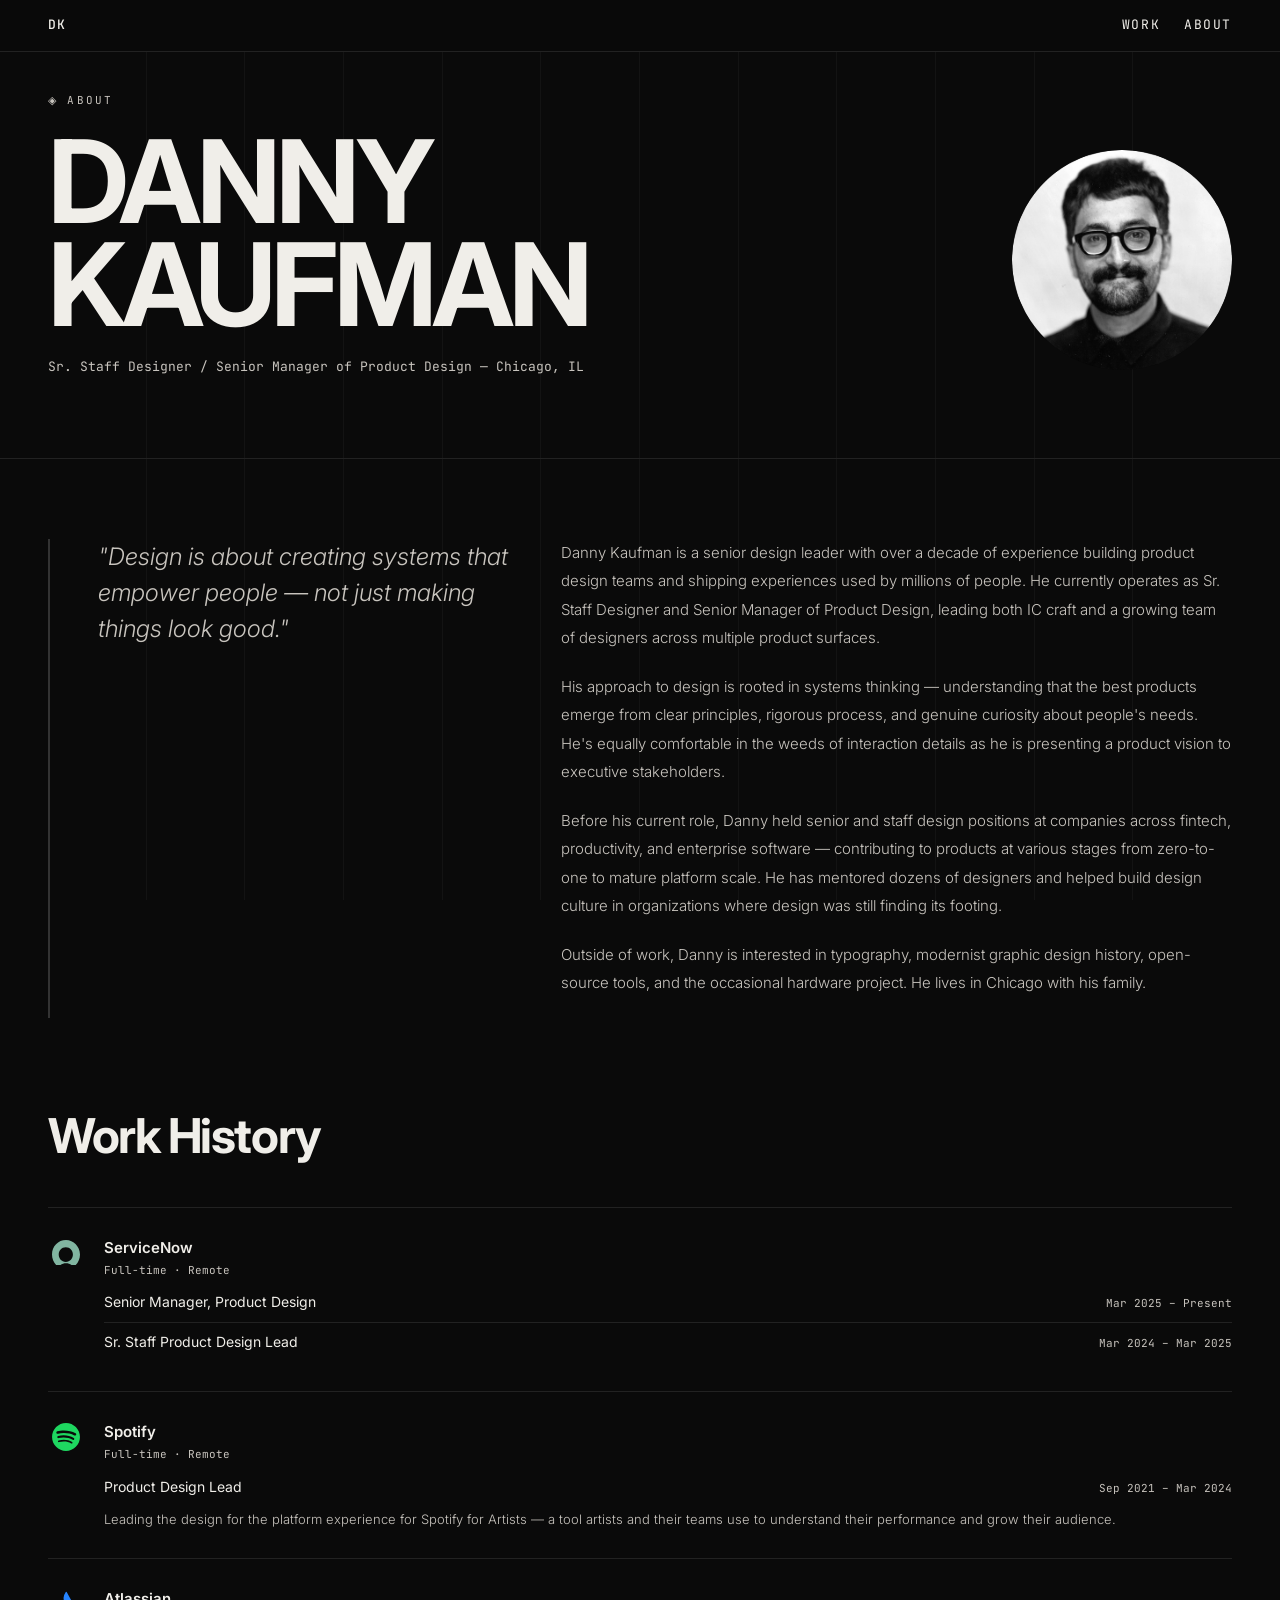
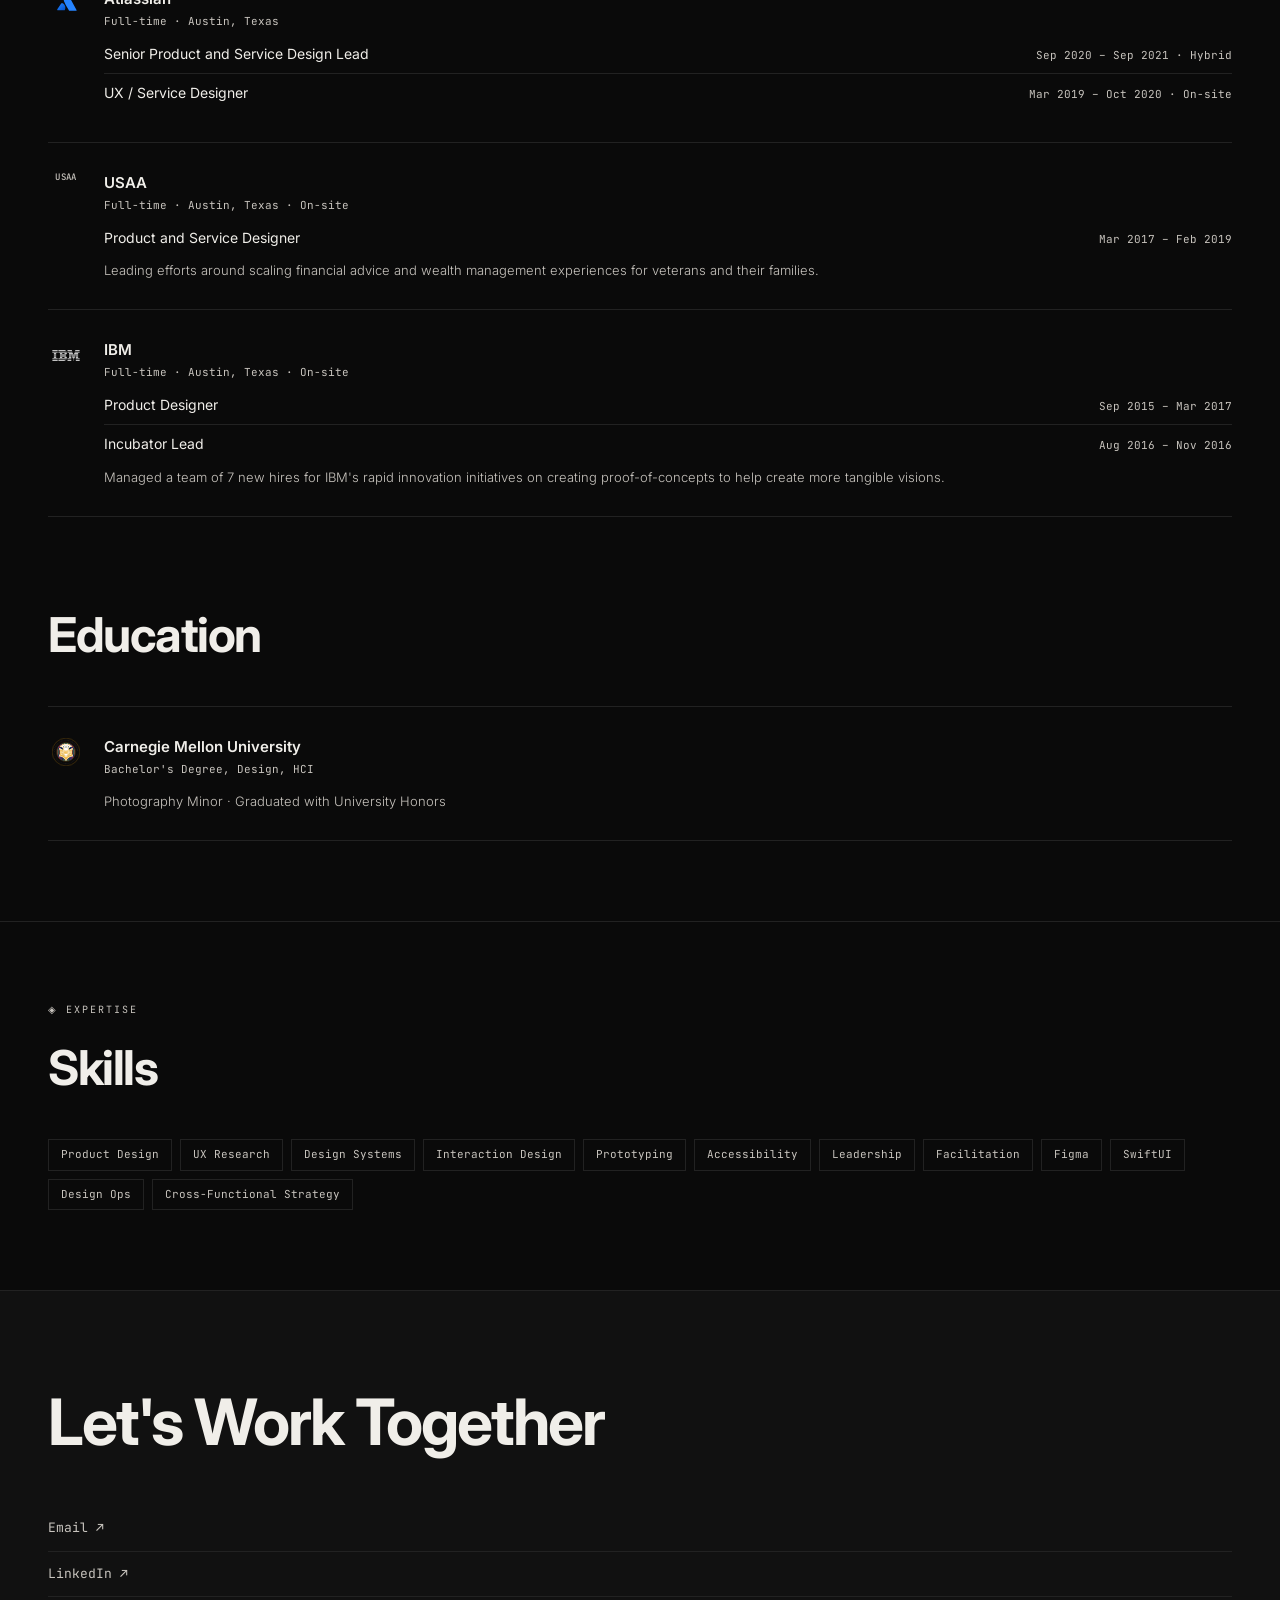
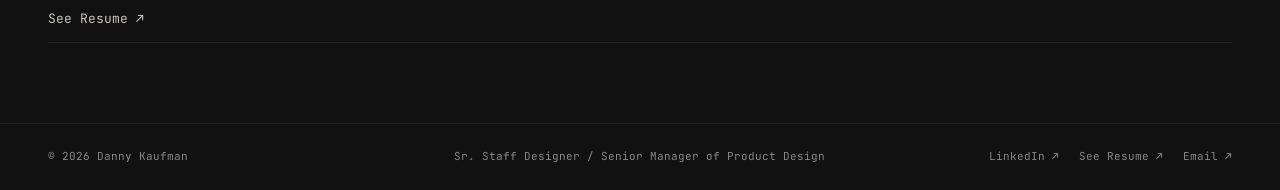
==== commit a463135f: "describe what you changed" ====
--- a/about.html
+++ b/about.html
@@ -242,7 +242,7 @@
       <div class="contact-links">
         <a href="mailto:dkaufmandesign@gmail.com" class="contact-link">Email ↗</a>
         <a href="https://www.linkedin.com/in/dkaufmandesign" target="_blank" rel="noopener noreferrer" class="contact-link">LinkedIn ↗</a>
-        <a href="https://read.cv/dkaufman" target="_blank" rel="noopener noreferrer" class="contact-link">Read.cv ↗</a>
+        <a href="https://docs.google.com/document/d/1cFw7iitmg4NxyIukht40D1b1F4j-mNTjfK_ediBpE4A/edit?usp=sharing" target="_blank" rel="noopener noreferrer" class="contact-link">See Resume ↗</a>
       </div>
 
     </section>
@@ -255,7 +255,7 @@
     <div class="footer-center">Sr. Staff Designer / Senior Manager of Product Design</div>
     <div class="footer-right">
       <a href="https://www.linkedin.com/in/dkaufmandesign" target="_blank" rel="noopener noreferrer">LinkedIn ↗</a>
-      <a href="https://read.cv/dkaufman" target="_blank" rel="noopener noreferrer">Read.cv ↗</a>
+      <a href="https://docs.google.com/document/d/1cFw7iitmg4NxyIukht40D1b1F4j-mNTjfK_ediBpE4A/edit?usp=sharing" target="_blank" rel="noopener noreferrer">See Resume ↗</a>
       <a href="mailto:dkaufmandesign@gmail.com">Email ↗</a>
     </div>
   </footer>
